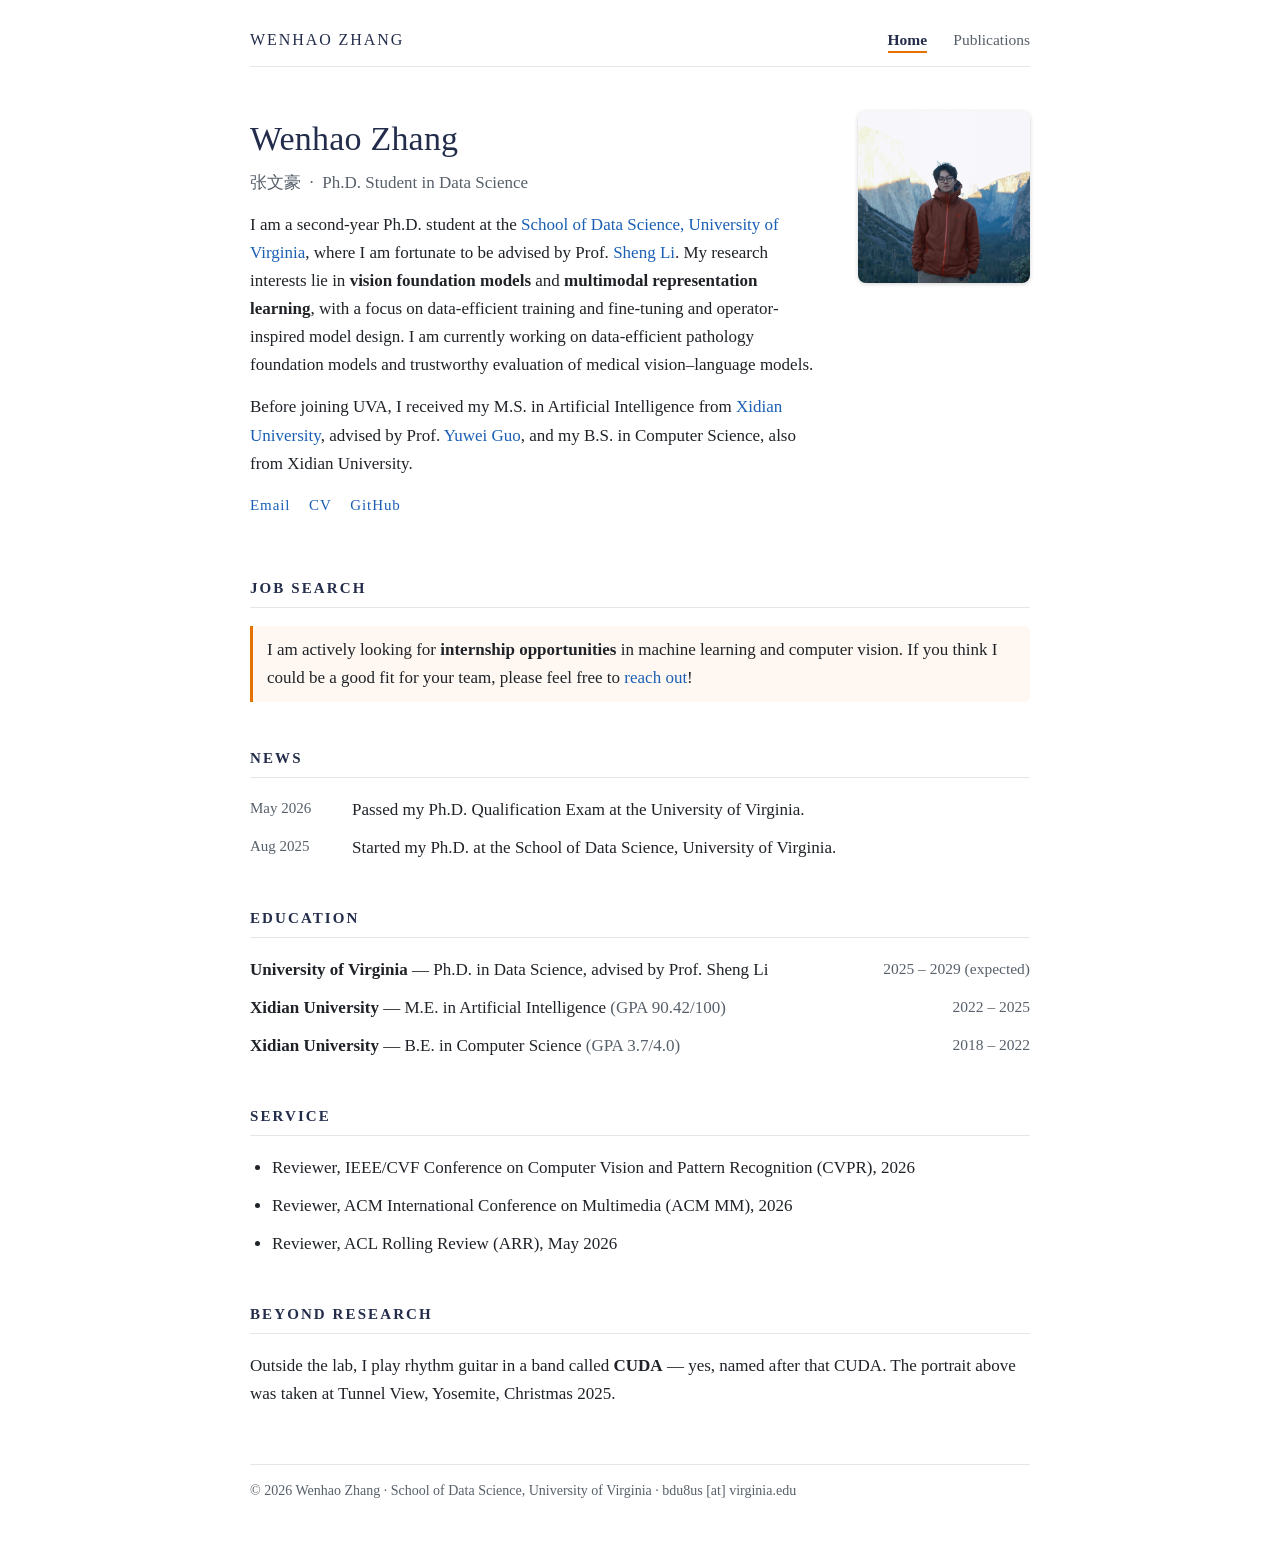
==== index.html @ 4eae4737 "add Google Search Console verification meta tag" ====
<!DOCTYPE html>
<html lang="en">
<head>
<meta charset="utf-8">
<meta name="viewport" content="width=device-width, initial-scale=1">
<meta name="google-site-verification" content="1brV6HwrmN9BevU4eETy-W0nE6JmUSKmc7xc49f5wd8" />
<title>Wenhao Zhang — Ph.D. Student, University of Virginia</title>
<meta name="description" content="Wenhao Zhang is a Ph.D. student at the School of Data Science, University of Virginia, advised by Prof. Sheng Li.">
<meta property="og:title" content="Wenhao Zhang">
<meta property="og:description" content="Ph.D. student, School of Data Science, University of Virginia.">
<meta property="og:type" content="website">
<link rel="stylesheet" href="style.css">
<script type="application/ld+json">
{"@context":"https://schema.org","@type":"Person","name":"Wenhao Zhang",
 "affiliation":{"@type":"Organization","name":"University of Virginia"},
 "jobTitle":"Ph.D. Student","email":"mailto:bdu8us@virginia.edu"}
</script>
</head>
<body>
<div class="page">

  <nav class="topnav">
    <span class="site-name">Wenhao Zhang</span>
    <span class="links">
      <a href="index.html" class="active">Home</a>
      <a href="publications.html">Publications</a>
    </span>
  </nav>

  <div class="header">
    <div class="intro">
      <h1>Wenhao Zhang</h1>
      <p class="cn-name">张文豪 &nbsp;·&nbsp; Ph.D. Student in Data Science</p>
      <p class="bio">
        I am a second-year Ph.D. student at the
        <a href="https://datascience.virginia.edu/">School of Data Science, University of Virginia</a>,
        where I am fortunate to be advised by Prof. <a href="https://sheng-li.org/">Sheng Li</a>.
        My research interests lie in <b>vision foundation models</b> and <b>multimodal
        representation learning</b>, with a focus on data-efficient training and fine-tuning
        and operator-inspired model design. I am currently working on data-efficient
        pathology foundation models and trustworthy evaluation of medical
        vision&ndash;language models.
      </p>
      <p class="bio">
        Before joining UVA, I received my M.S. in Artificial Intelligence from
        <a href="https://en.xidian.edu.cn/">Xidian University</a>, advised by Prof.
        <a href="https://scholar.google.com/citations?user=DR-GIokAAAAJ&amp;hl=en">Yuwei Guo</a>,
        and my B.S. in Computer Science, also from Xidian University.
      </p>
      <p class="quicklinks">
        <a href="mailto:bdu8us@virginia.edu">Email</a>
        <a href="https://docs.google.com/document/d/1DUn-8KXuLCHGtfLfqx4SH5XFk1u46djVNc0l0sB2Rk8/preview" target="_blank" rel="noopener">CV</a>
        <a href="https://github.com/wenhaozhang0066">GitHub</a>
        <!-- 有 Google Scholar / LinkedIn 后取消注释：
        <a href="#">Google Scholar</a>
        <a href="#">LinkedIn</a> -->
      </p>
    </div>
    <img src="photo.jpg" alt="Portrait of Wenhao Zhang">
  </div>

  <h2 id="jobsearch">Job Search</h2>
  <p style="border-left:3px solid var(--accent); background:#fff8f2; padding:10px 14px; border-radius:0 6px 6px 0; margin:0;">
    I am actively looking for <b>internship opportunities</b> in machine learning and
    computer vision. If you think I could be a good fit for your team, please feel free to
    <a href="mailto:bdu8us@virginia.edu">reach out</a>!
  </p>

  <h2 id="news">News</h2>
  <ul class="news">
    <li><span class="date">May 2026</span><span>Passed my Ph.D. Qualification Exam at the University of Virginia.</span></li>
    <li><span class="date">Aug 2025</span><span>Started my Ph.D. at the School of Data Science, University of Virginia.</span></li>
  </ul>

  <h2 id="education">Education</h2>
  <ul class="edu">
    <li><span><b>University of Virginia</b> — Ph.D. in Data Science, advised by Prof. Sheng Li</span><span class="right">2025 – 2029 (expected)</span></li>
    <li><span><b>Xidian University</b> — M.E. in Artificial Intelligence <span class="muted">(GPA 90.42/100)</span></span><span class="right">2022 – 2025</span></li>
    <li><span><b>Xidian University</b> — B.E. in Computer Science <span class="muted">(GPA 3.7/4.0)</span></span><span class="right">2018 – 2022</span></li>
  </ul>

  <h2 id="service">Service</h2>
  <ul>
    <li>Reviewer, IEEE/CVF Conference on Computer Vision and Pattern Recognition (CVPR), 2026</li>
    <li>Reviewer, ACM International Conference on Multimedia (ACM MM), 2026</li>
    <li>Reviewer, ACL Rolling Review (ARR), May 2026</li>
  </ul>

  <h2 id="misc">Beyond Research</h2>
  <p>Outside the lab, I play rhythm guitar in a band called <b>CUDA</b> — yes, named after
    that CUDA. The portrait above was taken at Tunnel View, Yosemite, Christmas 2025.</p>

  <footer>
    © 2026 Wenhao Zhang · School of Data Science, University of Virginia · bdu8us [at] virginia.edu
  </footer>
</div>
</body>
</html>
---- style.css ----
/* Wenhao Zhang — academic homepage (classic style) */
:root{
  --text:#1f2328; --muted:#57606a; --navy:#232d4b; --link:#1a5fb4;
  --accent:#e57200; --rule:#e3e6ea; --venue:#7a2e2e;
}
*{box-sizing:border-box}
html{scroll-behavior:smooth}
body{
  margin:0; padding:0 20px; background:#fff; color:var(--text);
  font:17px/1.65 Georgia, "Times New Roman", "Songti SC", serif;
}
.page{max-width:780px; margin:0 auto; padding:26px 0 40px}
a{color:var(--link); text-decoration:none}
a:hover{color:var(--accent); text-decoration:underline}

/* top nav */
.topnav{
  display:flex; justify-content:space-between; align-items:baseline;
  border-bottom:1px solid var(--rule); padding-bottom:12px; margin-bottom:44px;
}
.topnav .site-name{
  font-size:16px; letter-spacing:.12em; text-transform:uppercase; color:var(--navy);
}
.topnav .links a{
  margin-left:22px; font-size:15.5px; color:var(--muted);
}
.topnav .links a:hover{color:var(--accent); text-decoration:none}
.topnav .links a.active{
  color:var(--navy); font-weight:bold;
  border-bottom:2px solid var(--accent); padding-bottom:3px;
}

/* header */
.header{display:flex; gap:36px; align-items:flex-start}
.header .intro{flex:1; min-width:0}
h1{font-size:34px; margin:0 0 2px; font-weight:normal; color:var(--navy); letter-spacing:.2px}
.cn-name{color:var(--muted); font-size:17px; margin:0 0 14px}
.header img{
  width:172px; height:172px; object-fit:cover; border-radius:8px; flex:none;
  box-shadow:0 1px 4px rgba(0,0,0,.18);
}
.bio{margin:0 0 14px}
.quicklinks{font-size:15px; letter-spacing:.06em}
.quicklinks a{margin-right:14px; white-space:nowrap}

/* sections */
h2{
  font-size:15px; text-transform:uppercase; letter-spacing:.14em; font-weight:bold;
  color:var(--navy); border-bottom:1px solid var(--rule);
  padding-bottom:6px; margin:44px 0 18px;
}
.page-title{
  font-size:26px; font-weight:normal; color:var(--navy); margin:0 0 6px;
}
.page-subtitle{color:var(--muted); margin:0 0 8px; font-size:16px}
ul{padding-left:22px; margin:0}
li{margin-bottom:10px}
.muted{color:var(--muted)}
.venue{color:var(--venue); font-style:italic}
b.me{color:var(--navy)}

/* news */
.news{list-style:none; padding:0}
.news li{display:flex; gap:16px}
.news .date{flex:none; width:86px; color:var(--muted); font-size:15px}

/* research entries */
.work{display:flex; gap:20px; margin-bottom:24px; align-items:flex-start}
.work img{
  width:168px; height:104px; object-fit:cover; border-radius:6px; flex:none;
  border:1px solid var(--rule);
}
.work .body{flex:1; min-width:0}
.work h3{margin:0 0 4px; font-size:17.5px; font-weight:bold; color:var(--text)}
.work p{margin:0; font-size:16px}
.work .meta{font-size:14.5px; color:var(--muted); margin-top:4px}

/* publications */
.pubs li{margin-bottom:14px}

/* education */
.edu{list-style:none; padding:0}
.edu li{display:flex; justify-content:space-between; gap:16px; margin-bottom:10px}
.edu .right{color:var(--muted); white-space:nowrap; font-size:15.5px}

footer{
  margin-top:56px; padding-top:14px; border-top:1px solid var(--rule);
  font-size:14px; color:var(--muted);
}

@media (max-width:640px){
  .page{padding-top:18px}
  .topnav{margin-bottom:30px}
  .header{flex-direction:column-reverse; gap:20px}
  .header img{width:150px; height:150px}
  .work{flex-direction:column}
  .work img{width:100%; height:auto; max-height:180px}
  .edu li{flex-direction:column; gap:0}
}
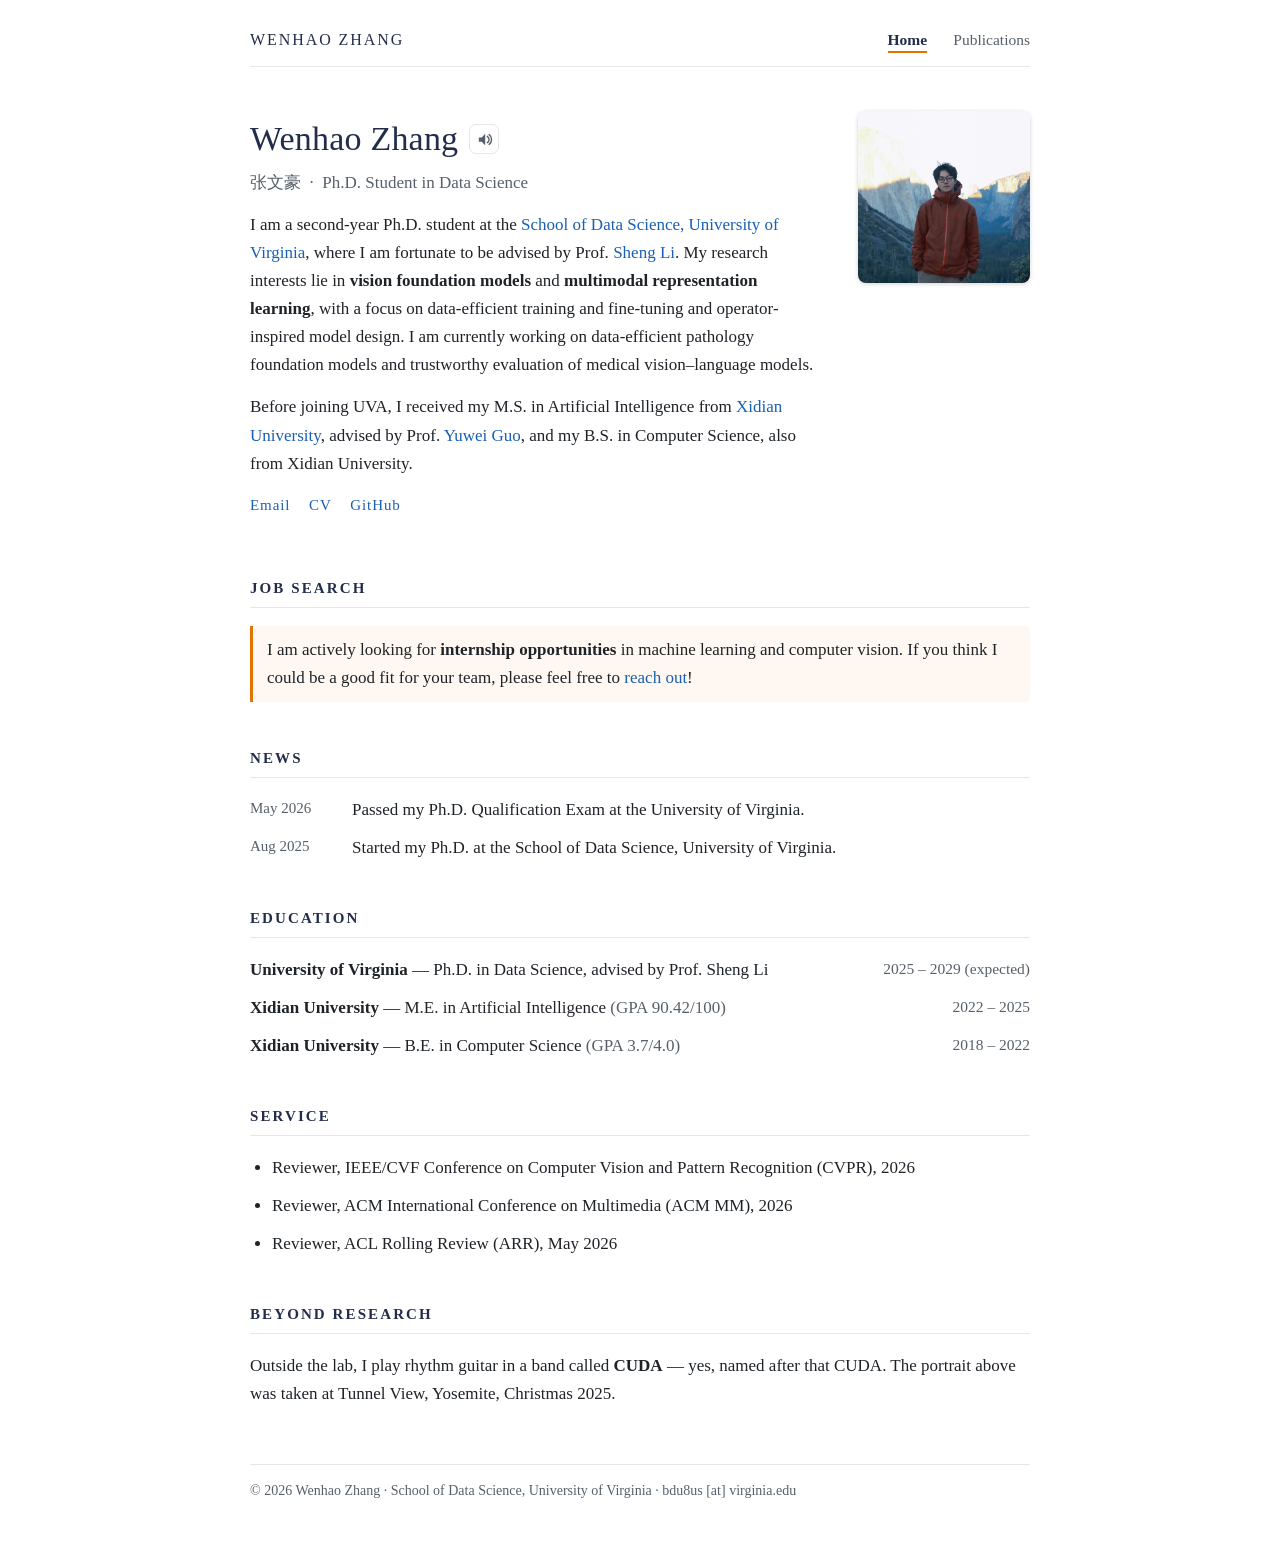
==== commit ae2116b4: "add name pronunciation speaker button" ====
--- a/index.html
+++ b/index.html
@@ -29,7 +29,13 @@
 
   <div class="header">
     <div class="intro">
-      <h1>Wenhao Zhang</h1>
+      <h1>Wenhao Zhang<button type="button" id="say-name" class="say-name" aria-label="Hear how to pronounce my name" title="Hear my name">
+        <svg viewBox="0 0 24 24" fill="currentColor" aria-hidden="true">
+          <path d="M4 9v6h4l5 5V4L8 9H4z"/>
+          <path d="M16 7.5c1.5 1 2.5 2.6 2.5 4.5s-1 3.5-2.5 4.5" fill="none" stroke="currentColor" stroke-width="2" stroke-linecap="round"/>
+          <path d="M18.5 5c2.2 1.5 3.5 3.9 3.5 7s-1.3 5.5-3.5 7" fill="none" stroke="currentColor" stroke-width="2" stroke-linecap="round"/>
+        </svg>
+      </button></h1>
       <p class="cn-name">张文豪 &nbsp;·&nbsp; Ph.D. Student in Data Science</p>
       <p class="bio">
         I am a second-year Ph.D. student at the
@@ -94,5 +100,43 @@
     © 2026 Wenhao Zhang · School of Data Science, University of Virginia · bdu8us [at] virginia.edu
   </footer>
 </div>
+
+<script>
+(function () {
+  var btn = document.getElementById('say-name');
+  if (!btn) return;
+  if (!('speechSynthesis' in window)) { btn.style.display = 'none'; return; }
+
+  function getVoices() { return window.speechSynthesis.getVoices() || []; }
+  // some browsers load the voice list asynchronously
+  window.speechSynthesis.onvoiceschanged = getVoices;
+
+  function buildUtterance() {
+    var voices = getVoices();
+    var zh = voices.filter(function (v) {
+      return /^zh([-_](cn|hans|sg))?$/i.test(v.lang) || /Chinese|Mandarin|中文|普通话/i.test(v.name);
+    })[0];
+    var u;
+    if (zh) {                                   // most accurate: Mandarin
+      u = new SpeechSynthesisUtterance('张文豪');
+      u.voice = zh;
+      u.lang = zh.lang;
+    } else {                                    // fallback for browsers without a Chinese voice
+      u = new SpeechSynthesisUtterance('Wenhao Zhang');
+      u.lang = 'en-US';
+    }
+    u.rate = 0.9;
+    return u;
+  }
+
+  btn.addEventListener('click', function () {
+    window.speechSynthesis.cancel();
+    var u = buildUtterance();
+    btn.classList.add('is-speaking');
+    u.onend = u.onerror = function () { btn.classList.remove('is-speaking'); };
+    window.speechSynthesis.speak(u);
+  });
+})();
+</script>
 </body>
 </html>
--- a/style.css
+++ b/style.css
@@ -34,6 +34,21 @@
 .header{display:flex; gap:36px; align-items:flex-start}
 .header .intro{flex:1; min-width:0}
 h1{font-size:34px; margin:0 0 2px; font-weight:normal; color:var(--navy); letter-spacing:.2px}
+
+/* name pronunciation button */
+.say-name{
+  display:inline-flex; align-items:center; justify-content:center;
+  vertical-align:middle; margin-left:11px; transform:translateY(-3px);
+  width:30px; height:30px; padding:0;
+  border:1px solid var(--rule); border-radius:7px;
+  background:#fff; color:var(--muted); cursor:pointer;
+  transition:color .15s ease, border-color .15s ease, background .15s ease;
+}
+.say-name:hover{color:var(--accent); border-color:var(--accent)}
+.say-name:focus-visible{outline:2px solid var(--accent); outline-offset:2px}
+.say-name svg{width:17px; height:17px; display:block}
+.say-name.is-speaking{color:#fff; background:var(--accent); border-color:var(--accent)}
+
 .cn-name{color:var(--muted); font-size:17px; margin:0 0 14px}
 .header img{
   width:172px; height:172px; object-fit:cover; border-radius:8px; flex:none;
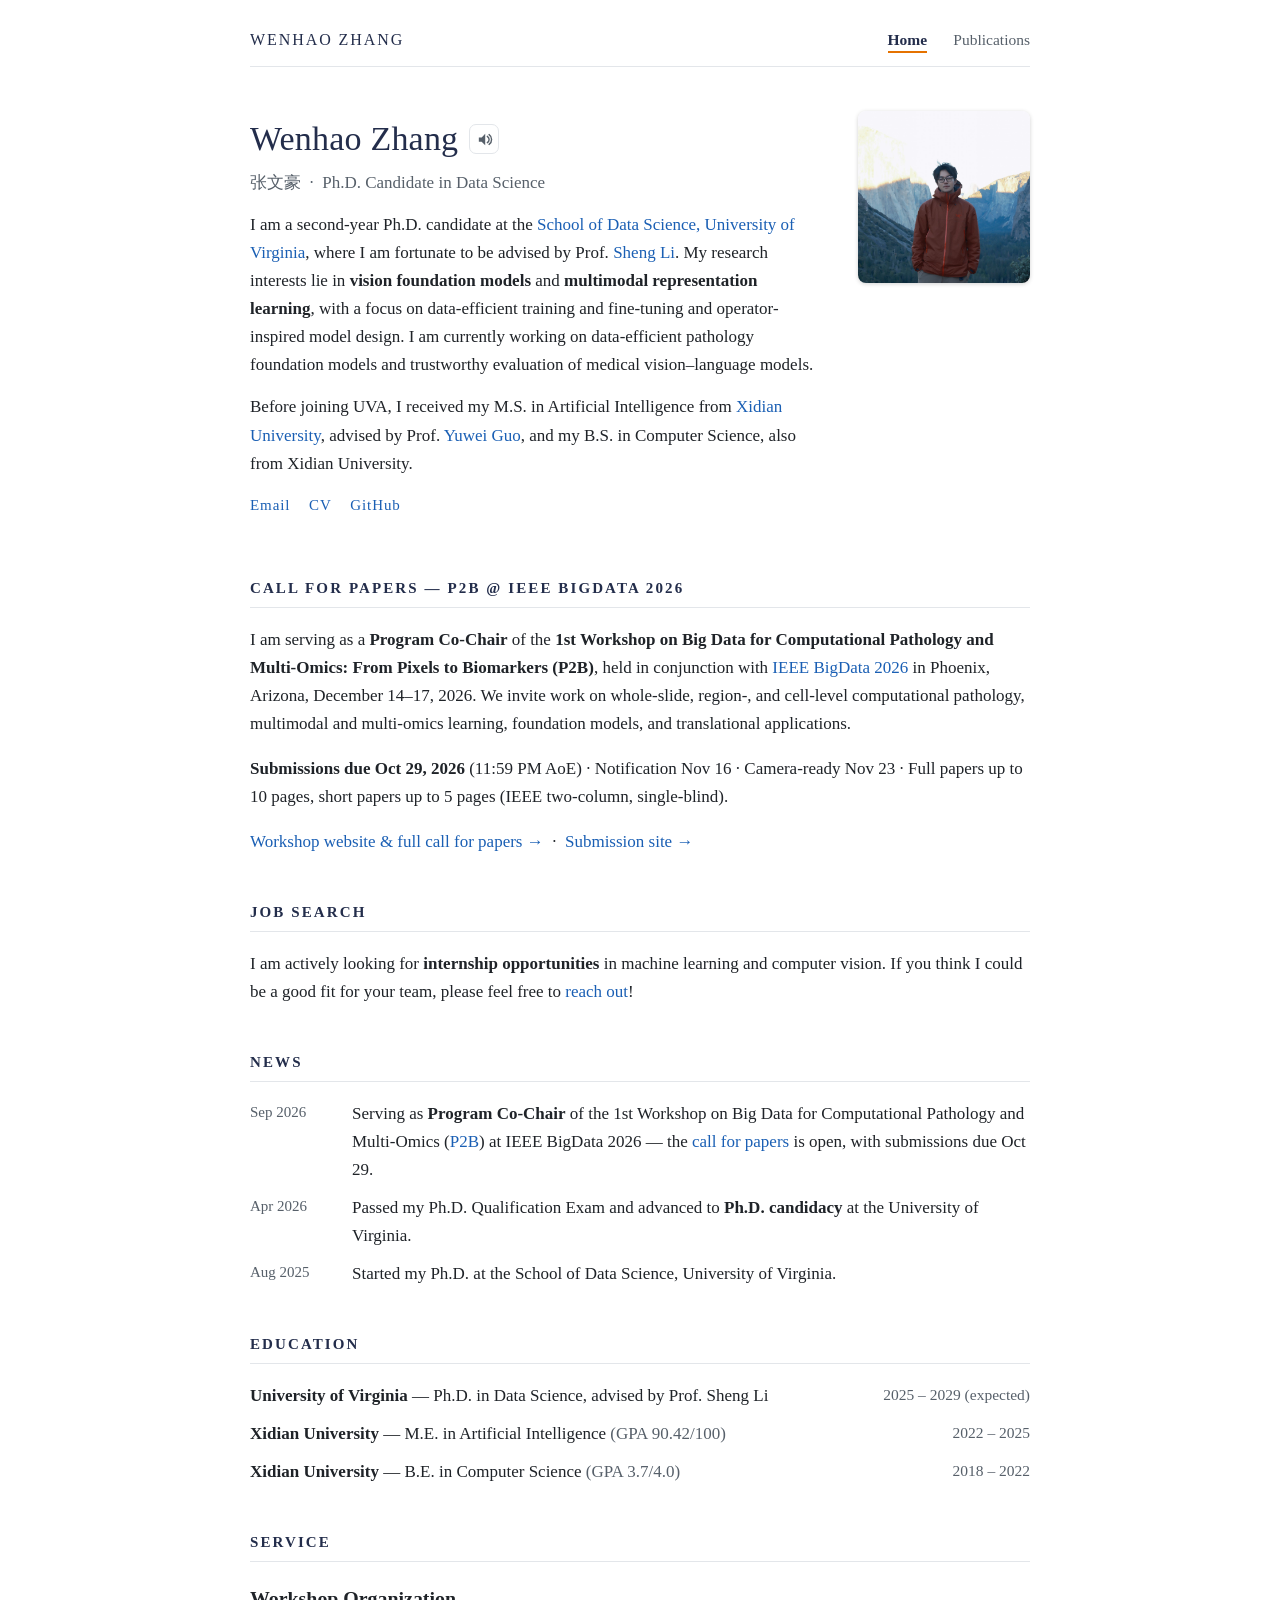
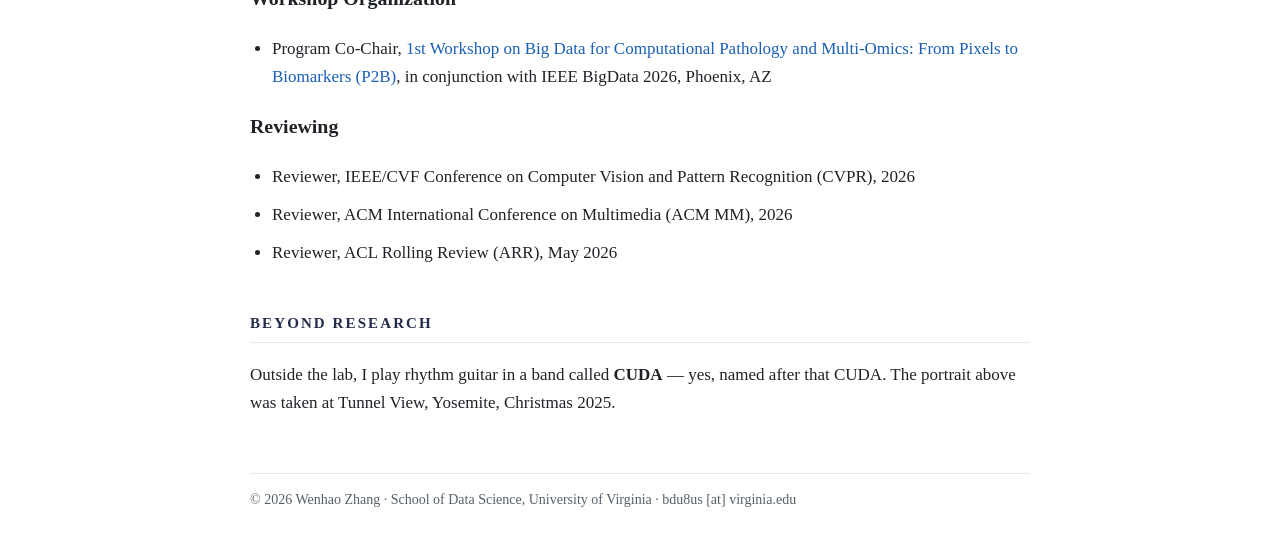
==== commit bc023c98: "Update site: Ph.D. candidacy and P2B 2026 workshop call for papers - Ph.D. Student -> Ph.D. Candidat" ====
--- a/index.html
+++ b/index.html
@@ -4,16 +4,16 @@
 <meta charset="utf-8">
 <meta name="viewport" content="width=device-width, initial-scale=1">
 <meta name="google-site-verification" content="1brV6HwrmN9BevU4eETy-W0nE6JmUSKmc7xc49f5wd8" />
-<title>Wenhao Zhang — Ph.D. Student, University of Virginia</title>
-<meta name="description" content="Wenhao Zhang is a Ph.D. student at the School of Data Science, University of Virginia, advised by Prof. Sheng Li.">
+<title>Wenhao Zhang — Ph.D. Candidate, University of Virginia</title>
+<meta name="description" content="Wenhao Zhang is a Ph.D. candidate at the School of Data Science, University of Virginia, advised by Prof. Sheng Li, working on data-efficient and trustworthy pathology vision-language models. Program Co-Chair of the P2B workshop at IEEE BigData 2026.">
 <meta property="og:title" content="Wenhao Zhang">
-<meta property="og:description" content="Ph.D. student, School of Data Science, University of Virginia.">
+<meta property="og:description" content="Ph.D. candidate, School of Data Science, University of Virginia.">
 <meta property="og:type" content="website">
 <link rel="stylesheet" href="style.css">
 <script type="application/ld+json">
 {"@context":"https://schema.org","@type":"Person","name":"Wenhao Zhang",
  "affiliation":{"@type":"Organization","name":"University of Virginia"},
- "jobTitle":"Ph.D. Student","email":"mailto:bdu8us@virginia.edu"}
+ "jobTitle":"Ph.D. Candidate","email":"mailto:bdu8us@virginia.edu"}
 </script>
 </head>
 <body>
@@ -36,9 +36,9 @@
           <path d="M18.5 5c2.2 1.5 3.5 3.9 3.5 7s-1.3 5.5-3.5 7" fill="none" stroke="currentColor" stroke-width="2" stroke-linecap="round"/>
         </svg>
       </button></h1>
-      <p class="cn-name">张文豪 &nbsp;·&nbsp; Ph.D. Student in Data Science</p>
+      <p class="cn-name">张文豪 &nbsp;·&nbsp; Ph.D. Candidate in Data Science</p>
       <p class="bio">
-        I am a second-year Ph.D. student at the
+        I am a second-year Ph.D. candidate at the
         <a href="https://datascience.virginia.edu/">School of Data Science, University of Virginia</a>,
         where I am fortunate to be advised by Prof. <a href="https://sheng-li.org/">Sheng Li</a>.
         My research interests lie in <b>vision foundation models</b> and <b>multimodal
@@ -55,7 +55,10 @@
       </p>
       <p class="quicklinks">
         <a href="mailto:bdu8us@virginia.edu">Email</a>
-        <a href="https://docs.google.com/document/d/1DUn-8KXuLCHGtfLfqx4SH5XFk1u46djVNc0l0sB2Rk8/preview" target="_blank" rel="noopener">CV</a>
+        <a href="https://docs.google.com/document/d/15ijhj3_FWwGUACXmQLH4e3i4zFzsQfXTjlFvq8wYgqg/preview" target="_blank" rel="noopener">CV</a>
+       <!-- Pathology-focused CV, kept for pathology and medical applications:
+       <a href="https://docs.google.com/document/d/1DUn-8KXuLCHGtfLfqx4SH5XFk1u46djVNc0l0sB2Rk8/preview" target="_blank" rel="noopener">CV (Pathology)</a>
+       -->
         <a href="https://github.com/wenhaozhang0066">GitHub</a>
         <!-- 有 Google Scholar / LinkedIn 后取消注释：
         <a href="#">Google Scholar</a>
@@ -65,16 +68,39 @@
     <img src="photo.jpg" alt="Portrait of Wenhao Zhang">
   </div>
 
+  <h2 id="workshop">Call for Papers &mdash; P2B @ IEEE BigData 2026</h2>
+  <div class="callout">
+    <p>
+      I am serving as a <b>Program Co-Chair</b> of the <b>1st Workshop on Big Data for
+      Computational Pathology and Multi-Omics: From Pixels to Biomarkers (P2B)</b>, held in
+      conjunction with <a href="https://bigdataieee.org/BigData2026/" target="_blank" rel="noopener">IEEE BigData 2026</a>
+      in Phoenix, Arizona, December 14&ndash;17, 2026. We invite work on whole-slide, region-,
+      and cell-level computational pathology, multimodal and multi-omics learning, foundation
+      models, and translational applications.
+    </p>
+    <p class="dates">
+      <b>Submissions due Oct 29, 2026</b> (11:59 PM AoE) &middot; Notification Nov 16 &middot;
+      Camera-ready Nov 23 &middot; Full papers up to 10 pages, short papers up to 5 pages
+      (IEEE two-column, single-blind).
+    </p>
+    <p class="dates">
+      <a href="https://pixels2biomarkers.github.io/p2b2026/#call-for-papers" target="_blank" rel="noopener">Workshop website &amp; full call for papers &rarr;</a>
+      &nbsp;&middot;&nbsp;
+      <a href="https://wi-lab.com/cyberchair/2026/bigdata26/" target="_blank" rel="noopener">Submission site &rarr;</a>
+    </p>
+  </div>
+
   <h2 id="jobsearch">Job Search</h2>
-  <p style="border-left:3px solid var(--accent); background:#fff8f2; padding:10px 14px; border-radius:0 6px 6px 0; margin:0;">
-    I am actively looking for <b>internship opportunities</b> in machine learning and
+  <div class="callout">
+    <p>I am actively looking for <b>internship opportunities</b> in machine learning and
     computer vision. If you think I could be a good fit for your team, please feel free to
-    <a href="mailto:bdu8us@virginia.edu">reach out</a>!
-  </p>
+    <a href="mailto:bdu8us@virginia.edu">reach out</a>!</p>
+  </div>
 
   <h2 id="news">News</h2>
   <ul class="news">
-    <li><span class="date">May 2026</span><span>Passed my Ph.D. Qualification Exam at the University of Virginia.</span></li>
+    <li><span class="date">Sep 2026</span><span>Serving as <b>Program Co-Chair</b> of the 1st Workshop on Big Data for Computational Pathology and Multi-Omics (<a href="https://pixels2biomarkers.github.io/p2b2026/" target="_blank" rel="noopener">P2B</a>) at IEEE BigData 2026 &mdash; the <a href="https://pixels2biomarkers.github.io/p2b2026/#call-for-papers" target="_blank" rel="noopener">call for papers</a> is open, with submissions due Oct 29.</span></li>
+    <li><span class="date">Apr 2026</span><span>Passed my Ph.D. Qualification Exam and advanced to <b>Ph.D. candidacy</b> at the University of Virginia.</span></li>
     <li><span class="date">Aug 2025</span><span>Started my Ph.D. at the School of Data Science, University of Virginia.</span></li>
   </ul>
 
@@ -86,6 +112,11 @@
   </ul>
 
   <h2 id="service">Service</h2>
+  <h3 class="sub">Workshop Organization</h3>
+  <ul>
+    <li>Program Co-Chair, <a href="https://pixels2biomarkers.github.io/p2b2026/" target="_blank" rel="noopener">1st Workshop on Big Data for Computational Pathology and Multi-Omics: From Pixels to Biomarkers (P2B)</a>, in conjunction with IEEE BigData 2026, Phoenix, AZ</li>
+  </ul>
+  <h3 class="sub">Reviewing</h3>
   <ul>
     <li>Reviewer, IEEE/CVF Conference on Computer Vision and Pattern Recognition (CVPR), 2026</li>
     <li>Reviewer, ACM International Conference on Multimedia (ACM MM), 2026</li>
@@ -105,36 +136,44 @@
 (function () {
   var btn = document.getElementById('say-name');
   if (!btn) return;
-  if (!('speechSynthesis' in window)) { btn.style.display = 'none'; return; }
 
-  function getVoices() { return window.speechSynthesis.getVoices() || []; }
-  // some browsers load the voice list asynchronously
-  window.speechSynthesis.onvoiceschanged = getVoices;
+  // primary: my own recording
+  var audio = new Audio('name.mp3');
+  audio.preload = 'auto';
 
-  function buildUtterance() {
-    var voices = getVoices();
+  function setSpeaking(on) { btn.classList.toggle('is-speaking', on); }
+
+  // warm up the synthesized-voice list (used only if the recording can't play)
+  if ('speechSynthesis' in window) {
+    window.speechSynthesis.onvoiceschanged = function () {};
+    window.speechSynthesis.getVoices();
+  }
+
+  function speakFallback() {
+    if (!('speechSynthesis' in window)) { setSpeaking(false); return; }
+    var voices = window.speechSynthesis.getVoices() || [];
     var zh = voices.filter(function (v) {
       return /^zh([-_](cn|hans|sg))?$/i.test(v.lang) || /Chinese|Mandarin|中文|普通话/i.test(v.name);
     })[0];
     var u;
-    if (zh) {                                   // most accurate: Mandarin
-      u = new SpeechSynthesisUtterance('张文豪');
-      u.voice = zh;
-      u.lang = zh.lang;
-    } else {                                    // fallback for browsers without a Chinese voice
-      u = new SpeechSynthesisUtterance('Wenhao Zhang');
-      u.lang = 'en-US';
-    }
+    if (zh) { u = new SpeechSynthesisUtterance('张文豪'); u.voice = zh; u.lang = zh.lang; }
+    else { u = new SpeechSynthesisUtterance('Wenhao Zhang'); u.lang = 'en-US'; }
     u.rate = 0.9;
-    return u;
+    u.onend = u.onerror = function () { setSpeaking(false); };
+    window.speechSynthesis.speak(u);
   }
 
+  audio.addEventListener('ended', function () { setSpeaking(false); });
+
   btn.addEventListener('click', function () {
-    window.speechSynthesis.cancel();
-    var u = buildUtterance();
-    btn.classList.add('is-speaking');
-    u.onend = u.onerror = function () { btn.classList.remove('is-speaking'); };
-    window.speechSynthesis.speak(u);
+    if ('speechSynthesis' in window) window.speechSynthesis.cancel();
+    setSpeaking(true);
+    audio.pause();
+    audio.currentTime = 0;
+    var p = audio.play();
+    if (p && typeof p.catch === 'function') {
+      p.catch(function () { speakFallback(); });  // recording unavailable -> synthesized voice
+    }
   });
 })();
 </script>
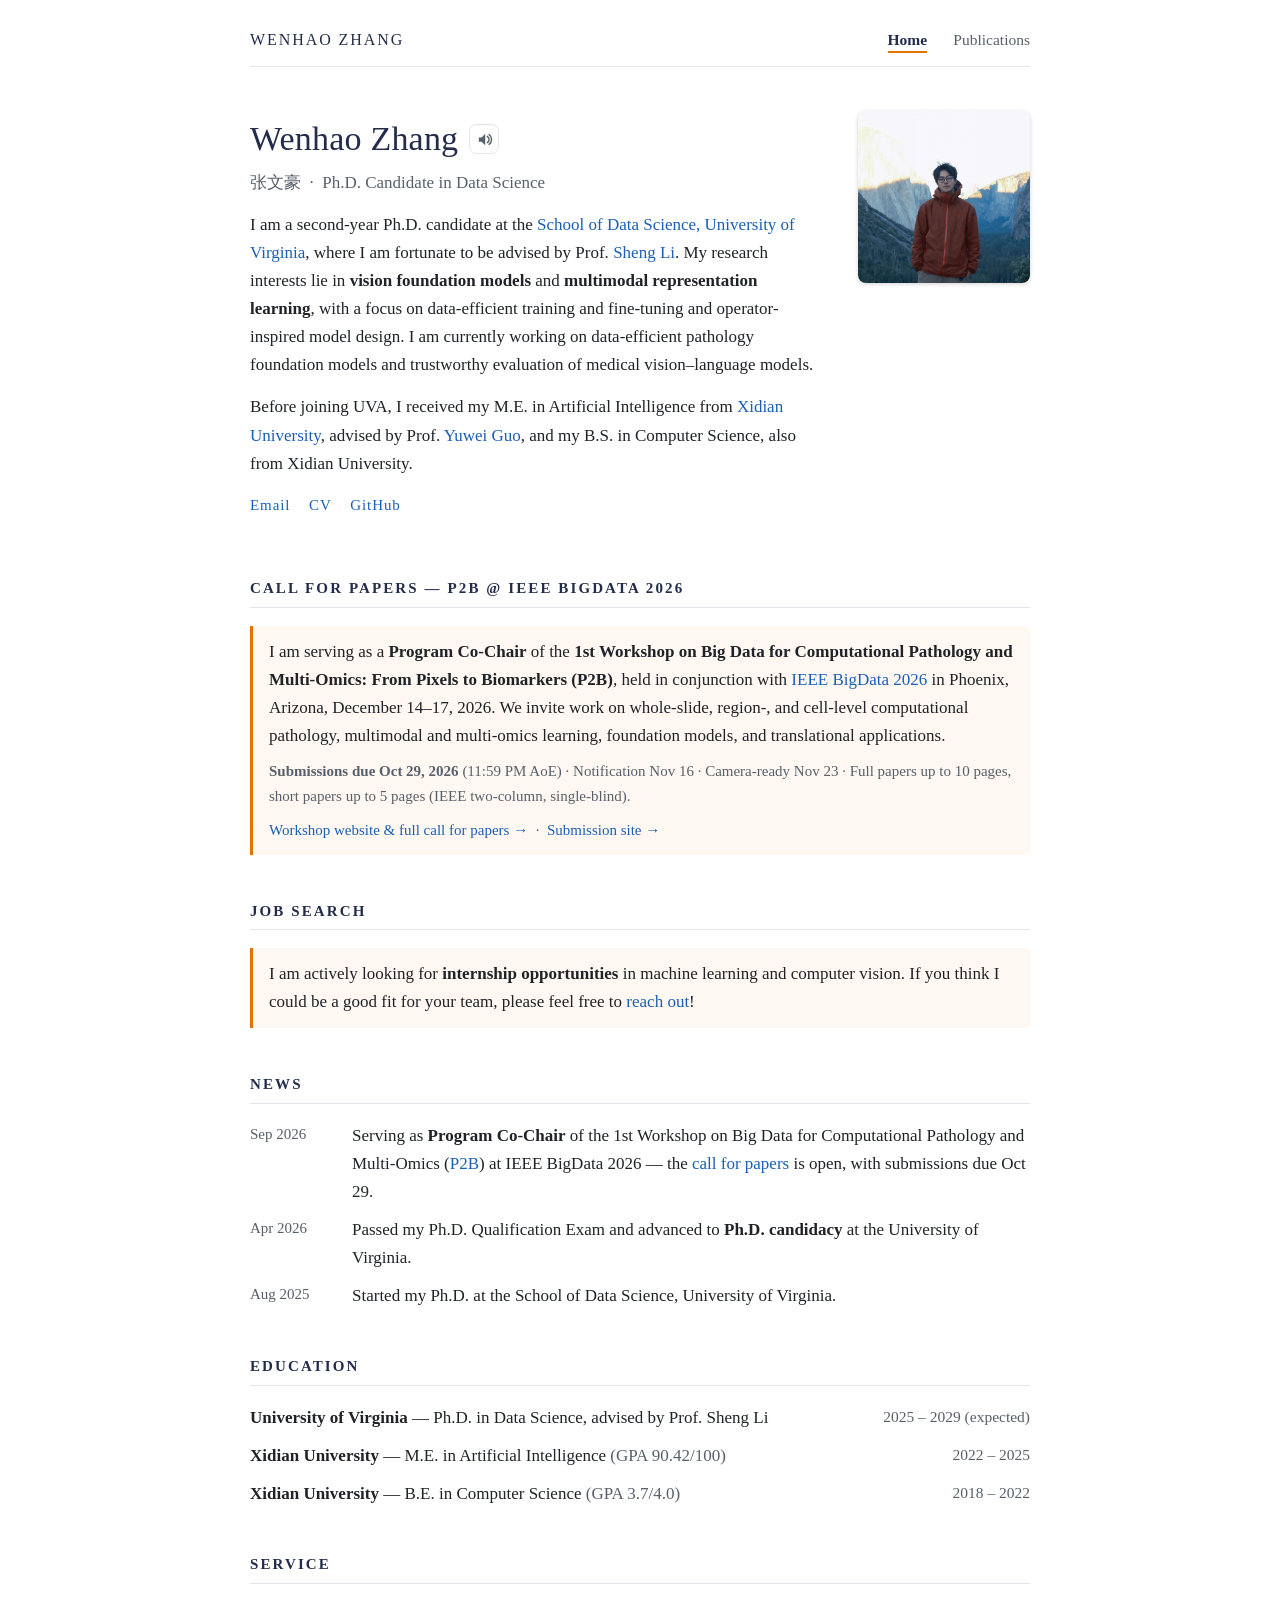
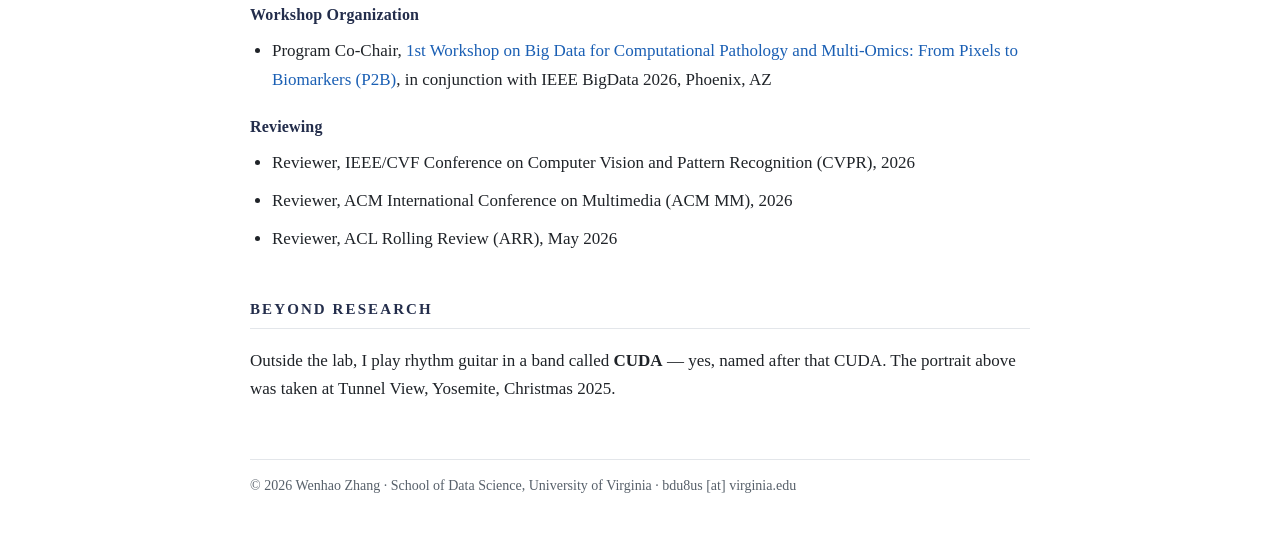
==== commit f0f4fc1f: "Host CV as PDF; fix WACV year and degree abbreviation Point the CV link at Wenhao_Zhang_CV.pdf (Sep " ====
--- a/index.html
+++ b/index.html
@@ -48,14 +48,17 @@
         vision&ndash;language models.
       </p>
       <p class="bio">
-        Before joining UVA, I received my M.S. in Artificial Intelligence from
+        Before joining UVA, I received my M.E. in Artificial Intelligence from
         <a href="https://en.xidian.edu.cn/">Xidian University</a>, advised by Prof.
         <a href="https://scholar.google.com/citations?user=DR-GIokAAAAJ&amp;hl=en">Yuwei Guo</a>,
         and my B.S. in Computer Science, also from Xidian University.
       </p>
       <p class="quicklinks">
         <a href="mailto:bdu8us@virginia.edu">Email</a>
-        <a href="https://docs.google.com/document/d/15ijhj3_FWwGUACXmQLH4e3i4zFzsQfXTjlFvq8wYgqg/preview" target="_blank" rel="noopener">CV</a>
+        <a href="Wenhao_Zhang_CV.pdf" target="_blank" rel="noopener">CV</a>
+       <!-- Previous Google Doc version of the CV, kept in case it is needed again:
+       <a href="https://docs.google.com/document/d/15ijhj3_FWwGUACXmQLH4e3i4zFzsQfXTjlFvq8wYgqg/preview" target="_blank" rel="noopener">CV</a>
+       -->
        <!-- Pathology-focused CV, kept for pathology and medical applications:
        <a href="https://docs.google.com/document/d/1DUn-8KXuLCHGtfLfqx4SH5XFk1u46djVNc0l0sB2Rk8/preview" target="_blank" rel="noopener">CV (Pathology)</a>
        -->
--- a/style.css
+++ b/style.css
@@ -74,6 +74,22 @@
 .venue{color:var(--venue); font-style:italic}
 b.me{color:var(--navy)}
 
+/* highlighted callout boxes (job search, call for papers) */
+.callout{
+  border-left:3px solid var(--accent); background:#fff8f2;
+  padding:12px 16px; border-radius:0 6px 6px 0; margin:0;
+}
+.callout p{margin:0 0 9px}
+.callout p:last-child{margin-bottom:0}
+.callout .dates{font-size:15px; color:var(--muted)}
+
+/* sub-headings inside a section */
+h3.sub{
+  font-size:16px; font-weight:bold; color:var(--navy);
+  margin:20px 0 9px; letter-spacing:.01em;
+}
+h2 + h3.sub{margin-top:0}
+
 /* news */
 .news{list-style:none; padding:0}
 .news li{display:flex; gap:16px}
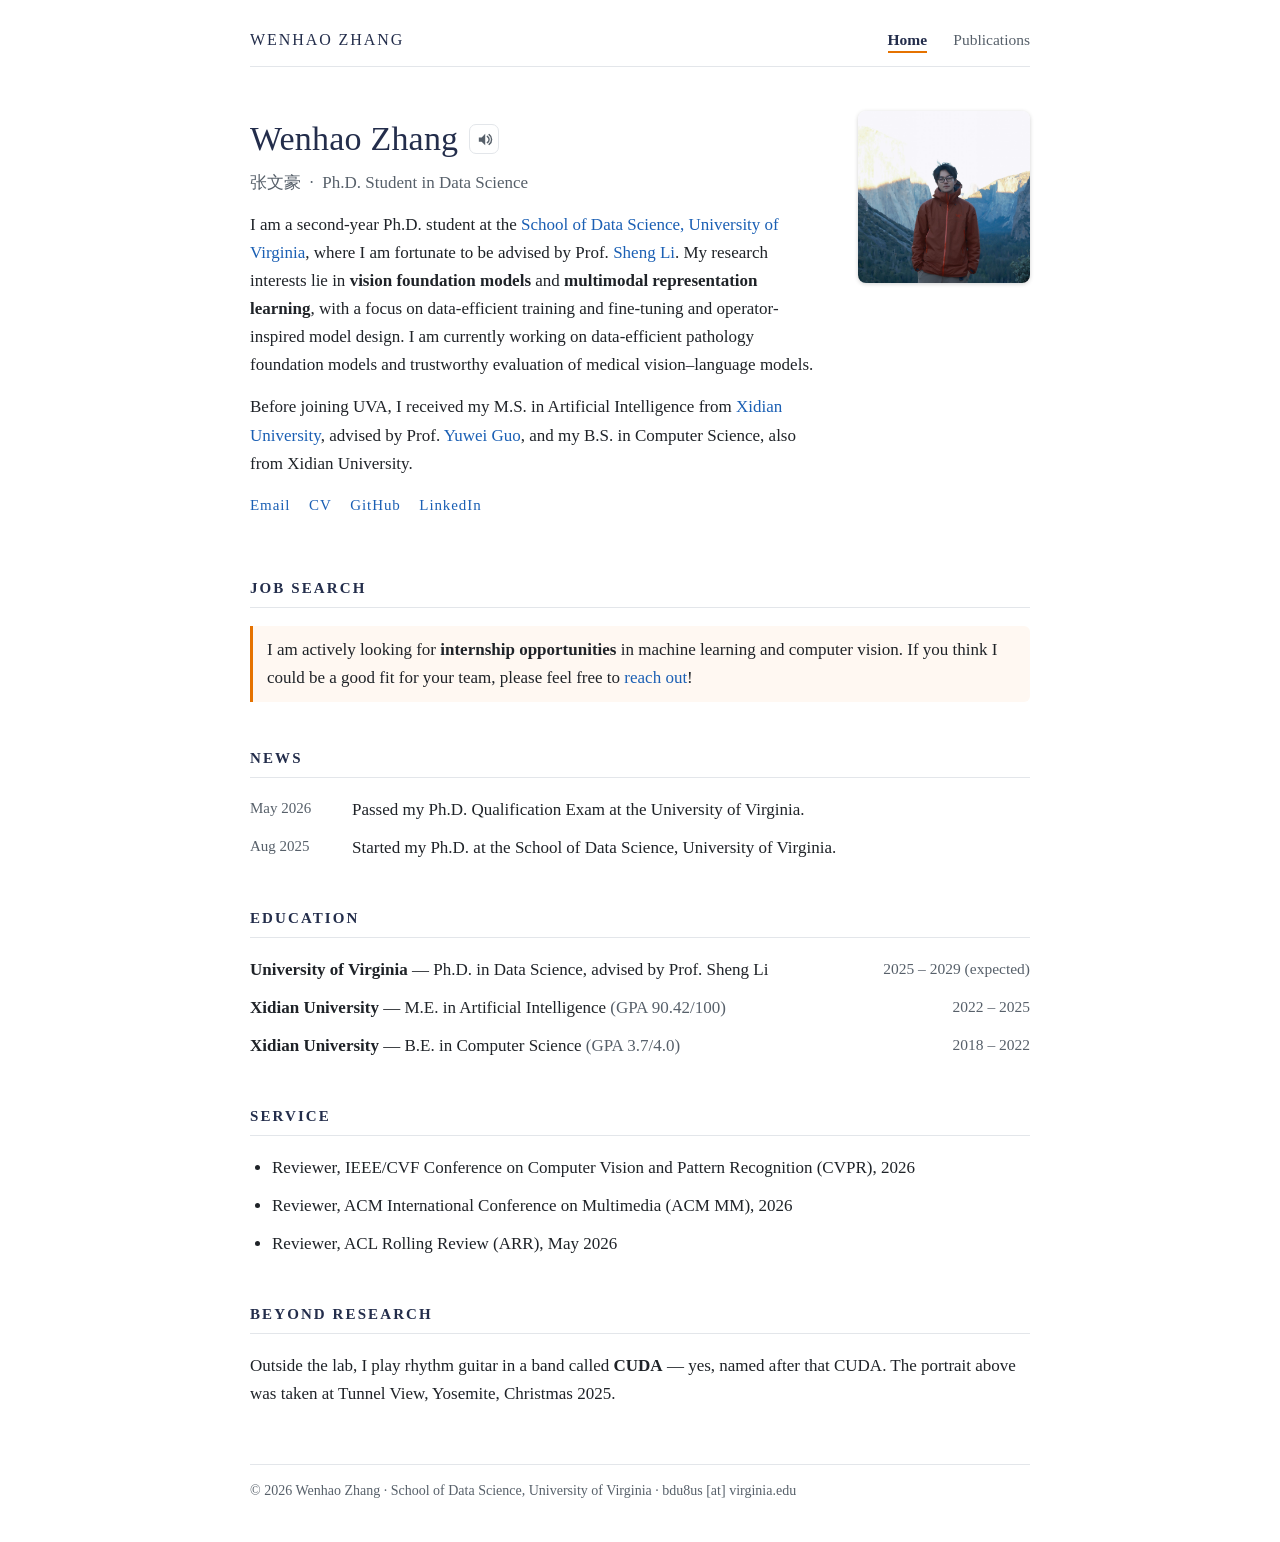
==== commit dbf894f0: "add LinkedIn link" ====
--- a/index.html
+++ b/index.html
@@ -4,16 +4,16 @@
 <meta charset="utf-8">
 <meta name="viewport" content="width=device-width, initial-scale=1">
 <meta name="google-site-verification" content="1brV6HwrmN9BevU4eETy-W0nE6JmUSKmc7xc49f5wd8" />
-<title>Wenhao Zhang — Ph.D. Candidate, University of Virginia</title>
-<meta name="description" content="Wenhao Zhang is a Ph.D. candidate at the School of Data Science, University of Virginia, advised by Prof. Sheng Li, working on data-efficient and trustworthy pathology vision-language models. Program Co-Chair of the P2B workshop at IEEE BigData 2026.">
+<title>Wenhao Zhang — Ph.D. Student, University of Virginia</title>
+<meta name="description" content="Wenhao Zhang is a Ph.D. student at the School of Data Science, University of Virginia, advised by Prof. Sheng Li.">
 <meta property="og:title" content="Wenhao Zhang">
-<meta property="og:description" content="Ph.D. candidate, School of Data Science, University of Virginia.">
+<meta property="og:description" content="Ph.D. student, School of Data Science, University of Virginia.">
 <meta property="og:type" content="website">
 <link rel="stylesheet" href="style.css">
 <script type="application/ld+json">
 {"@context":"https://schema.org","@type":"Person","name":"Wenhao Zhang",
  "affiliation":{"@type":"Organization","name":"University of Virginia"},
- "jobTitle":"Ph.D. Candidate","email":"mailto:bdu8us@virginia.edu"}
+ "jobTitle":"Ph.D. Student","email":"mailto:bdu8us@virginia.edu"}
 </script>
 </head>
 <body>
@@ -36,9 +36,9 @@
           <path d="M18.5 5c2.2 1.5 3.5 3.9 3.5 7s-1.3 5.5-3.5 7" fill="none" stroke="currentColor" stroke-width="2" stroke-linecap="round"/>
         </svg>
       </button></h1>
-      <p class="cn-name">张文豪 &nbsp;·&nbsp; Ph.D. Candidate in Data Science</p>
+      <p class="cn-name">张文豪 &nbsp;·&nbsp; Ph.D. Student in Data Science</p>
       <p class="bio">
-        I am a second-year Ph.D. candidate at the
+        I am a second-year Ph.D. student at the
         <a href="https://datascience.virginia.edu/">School of Data Science, University of Virginia</a>,
         where I am fortunate to be advised by Prof. <a href="https://sheng-li.org/">Sheng Li</a>.
         My research interests lie in <b>vision foundation models</b> and <b>multimodal
@@ -48,62 +48,36 @@
         vision&ndash;language models.
       </p>
       <p class="bio">
-        Before joining UVA, I received my M.E. in Artificial Intelligence from
+        Before joining UVA, I received my M.S. in Artificial Intelligence from
         <a href="https://en.xidian.edu.cn/">Xidian University</a>, advised by Prof.
         <a href="https://scholar.google.com/citations?user=DR-GIokAAAAJ&amp;hl=en">Yuwei Guo</a>,
         and my B.S. in Computer Science, also from Xidian University.
       </p>
       <p class="quicklinks">
         <a href="mailto:bdu8us@virginia.edu">Email</a>
-        <a href="Wenhao_Zhang_CV.pdf" target="_blank" rel="noopener">CV</a>
-       <!-- Previous Google Doc version of the CV, kept in case it is needed again:
-       <a href="https://docs.google.com/document/d/15ijhj3_FWwGUACXmQLH4e3i4zFzsQfXTjlFvq8wYgqg/preview" target="_blank" rel="noopener">CV</a>
-       -->
+        <a href="https://docs.google.com/document/d/15ijhj3_FWwGUACXmQLH4e3i4zFzsQfXTjlFvq8wYgqg/preview" target="_blank" rel="noopener">CV</a>
        <!-- Pathology-focused CV, kept for pathology and medical applications:
        <a href="https://docs.google.com/document/d/1DUn-8KXuLCHGtfLfqx4SH5XFk1u46djVNc0l0sB2Rk8/preview" target="_blank" rel="noopener">CV (Pathology)</a>
        -->
         <a href="https://github.com/wenhaozhang0066">GitHub</a>
-        <!-- 有 Google Scholar / LinkedIn 后取消注释：
-        <a href="#">Google Scholar</a>
-        <a href="#">LinkedIn</a> -->
+        <a href="https://www.linkedin.com/in/wenhaozhang0066/" target="_blank" rel="noopener">LinkedIn</a>
+        <!-- 有 Google Scholar 后取消注释：
+        <a href="#">Google Scholar</a> -->
       </p>
     </div>
     <img src="photo.jpg" alt="Portrait of Wenhao Zhang">
   </div>
 
-  <h2 id="workshop">Call for Papers &mdash; P2B @ IEEE BigData 2026</h2>
-  <div class="callout">
-    <p>
-      I am serving as a <b>Program Co-Chair</b> of the <b>1st Workshop on Big Data for
-      Computational Pathology and Multi-Omics: From Pixels to Biomarkers (P2B)</b>, held in
-      conjunction with <a href="https://bigdataieee.org/BigData2026/" target="_blank" rel="noopener">IEEE BigData 2026</a>
-      in Phoenix, Arizona, December 14&ndash;17, 2026. We invite work on whole-slide, region-,
-      and cell-level computational pathology, multimodal and multi-omics learning, foundation
-      models, and translational applications.
-    </p>
-    <p class="dates">
-      <b>Submissions due Oct 29, 2026</b> (11:59 PM AoE) &middot; Notification Nov 16 &middot;
-      Camera-ready Nov 23 &middot; Full papers up to 10 pages, short papers up to 5 pages
-      (IEEE two-column, single-blind).
-    </p>
-    <p class="dates">
-      <a href="https://pixels2biomarkers.github.io/p2b2026/#call-for-papers" target="_blank" rel="noopener">Workshop website &amp; full call for papers &rarr;</a>
-      &nbsp;&middot;&nbsp;
-      <a href="https://wi-lab.com/cyberchair/2026/bigdata26/" target="_blank" rel="noopener">Submission site &rarr;</a>
-    </p>
-  </div>
-
   <h2 id="jobsearch">Job Search</h2>
-  <div class="callout">
-    <p>I am actively looking for <b>internship opportunities</b> in machine learning and
+  <p style="border-left:3px solid var(--accent); background:#fff8f2; padding:10px 14px; border-radius:0 6px 6px 0; margin:0;">
+    I am actively looking for <b>internship opportunities</b> in machine learning and
     computer vision. If you think I could be a good fit for your team, please feel free to
-    <a href="mailto:bdu8us@virginia.edu">reach out</a>!</p>
-  </div>
+    <a href="mailto:bdu8us@virginia.edu">reach out</a>!
+  </p>
 
   <h2 id="news">News</h2>
   <ul class="news">
-    <li><span class="date">Sep 2026</span><span>Serving as <b>Program Co-Chair</b> of the 1st Workshop on Big Data for Computational Pathology and Multi-Omics (<a href="https://pixels2biomarkers.github.io/p2b2026/" target="_blank" rel="noopener">P2B</a>) at IEEE BigData 2026 &mdash; the <a href="https://pixels2biomarkers.github.io/p2b2026/#call-for-papers" target="_blank" rel="noopener">call for papers</a> is open, with submissions due Oct 29.</span></li>
-    <li><span class="date">Apr 2026</span><span>Passed my Ph.D. Qualification Exam and advanced to <b>Ph.D. candidacy</b> at the University of Virginia.</span></li>
+    <li><span class="date">May 2026</span><span>Passed my Ph.D. Qualification Exam at the University of Virginia.</span></li>
     <li><span class="date">Aug 2025</span><span>Started my Ph.D. at the School of Data Science, University of Virginia.</span></li>
   </ul>
 
@@ -115,11 +89,6 @@
   </ul>
 
   <h2 id="service">Service</h2>
-  <h3 class="sub">Workshop Organization</h3>
-  <ul>
-    <li>Program Co-Chair, <a href="https://pixels2biomarkers.github.io/p2b2026/" target="_blank" rel="noopener">1st Workshop on Big Data for Computational Pathology and Multi-Omics: From Pixels to Biomarkers (P2B)</a>, in conjunction with IEEE BigData 2026, Phoenix, AZ</li>
-  </ul>
-  <h3 class="sub">Reviewing</h3>
   <ul>
     <li>Reviewer, IEEE/CVF Conference on Computer Vision and Pattern Recognition (CVPR), 2026</li>
     <li>Reviewer, ACM International Conference on Multimedia (ACM MM), 2026</li>
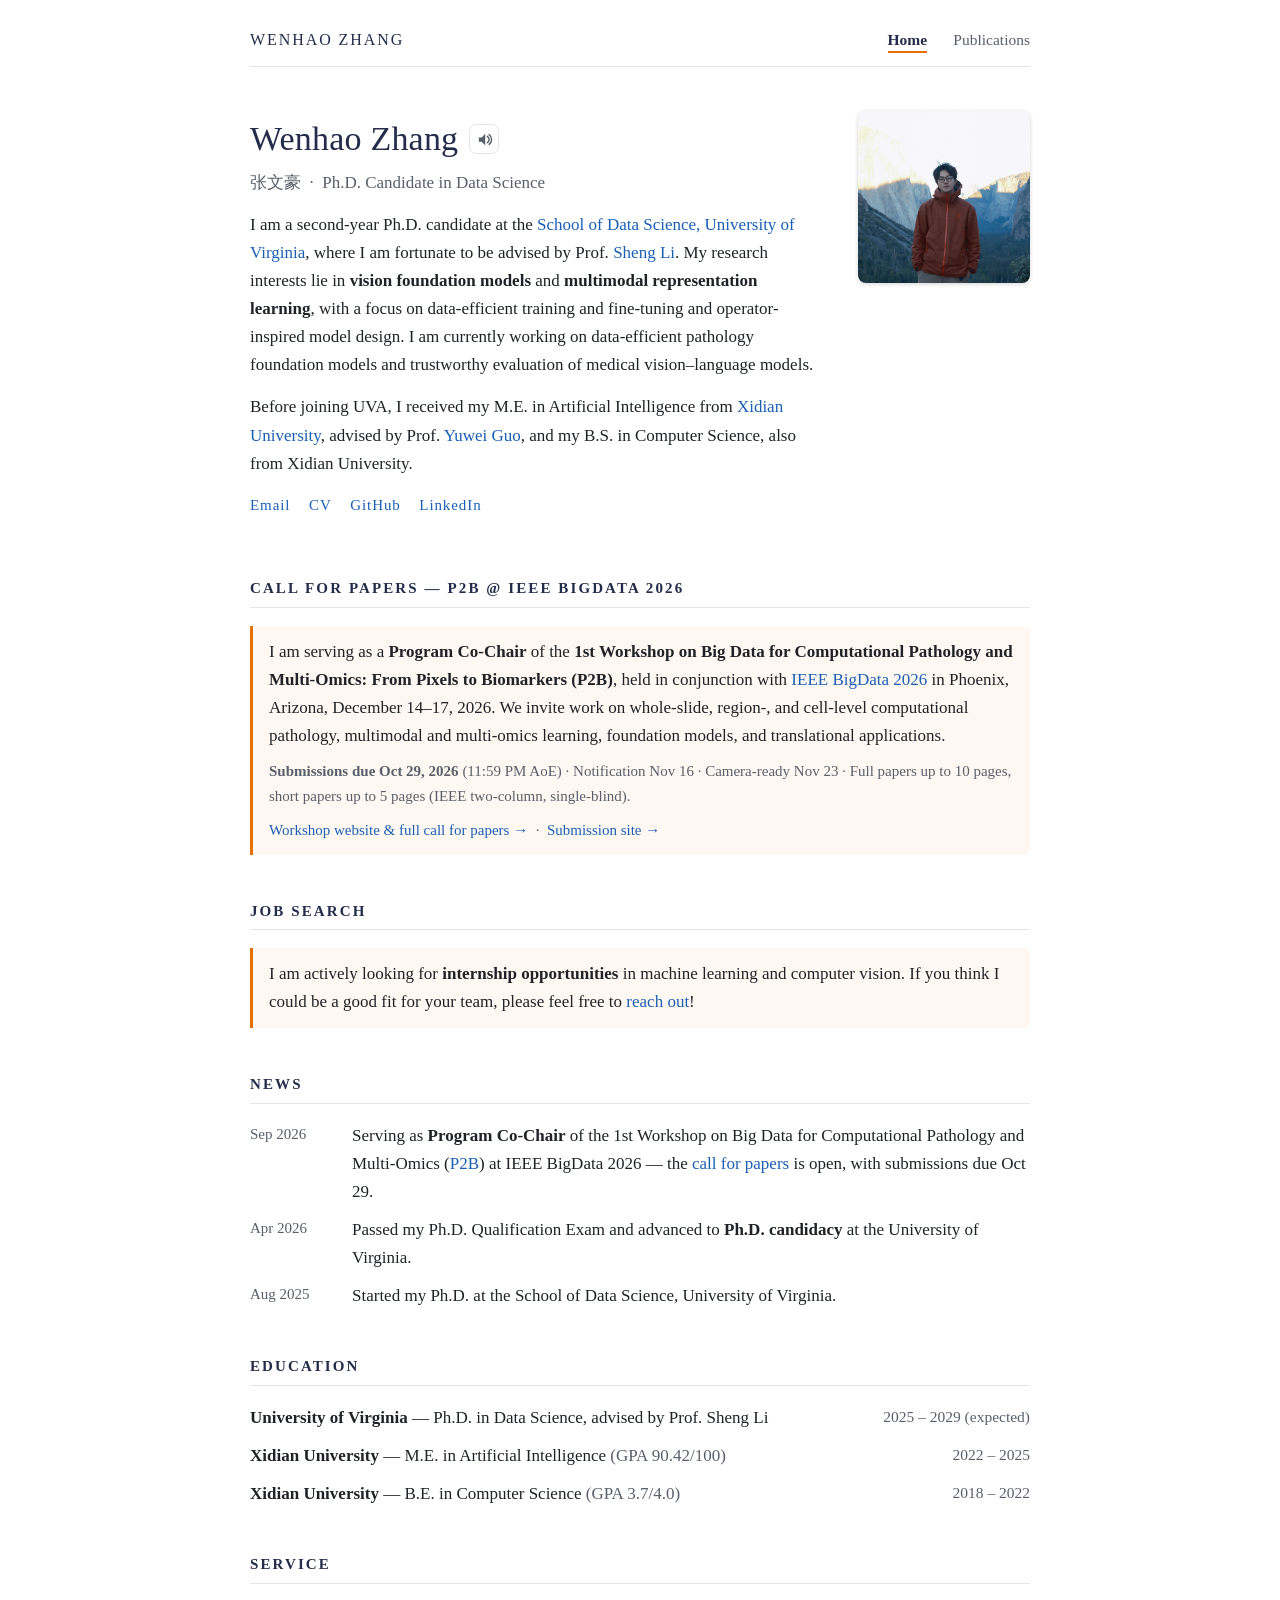
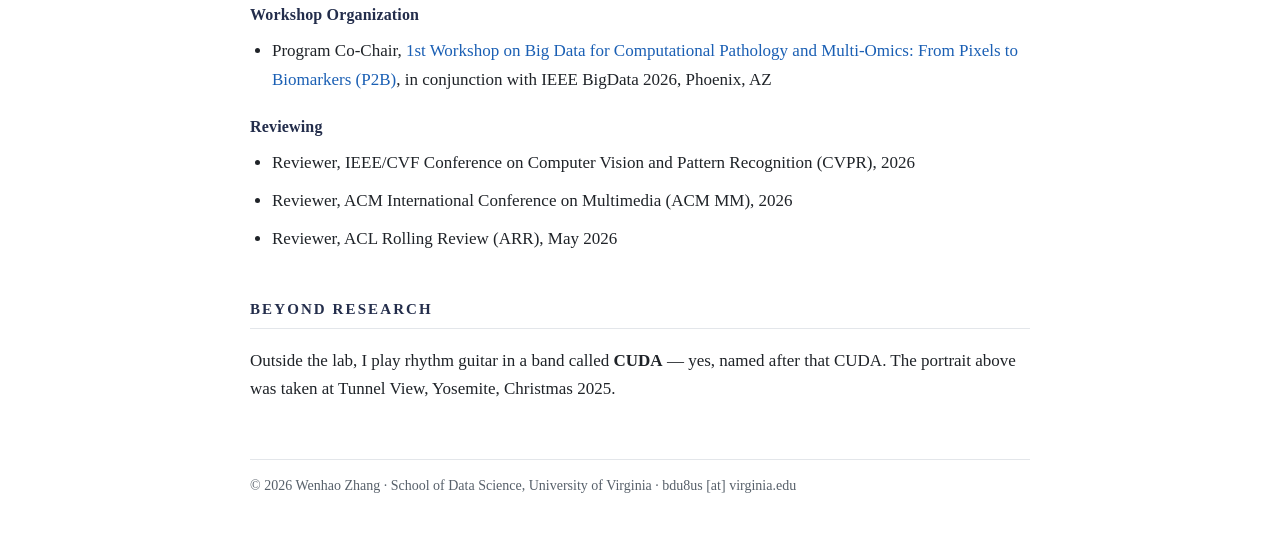
==== commit c5c3a8a5: "restore homepage content lost in previous commit, keep LinkedIn link" ====
--- a/index.html
+++ b/index.html
@@ -4,16 +4,16 @@
 <meta charset="utf-8">
 <meta name="viewport" content="width=device-width, initial-scale=1">
 <meta name="google-site-verification" content="1brV6HwrmN9BevU4eETy-W0nE6JmUSKmc7xc49f5wd8" />
-<title>Wenhao Zhang — Ph.D. Student, University of Virginia</title>
-<meta name="description" content="Wenhao Zhang is a Ph.D. student at the School of Data Science, University of Virginia, advised by Prof. Sheng Li.">
+<title>Wenhao Zhang — Ph.D. Candidate, University of Virginia</title>
+<meta name="description" content="Wenhao Zhang is a Ph.D. candidate at the School of Data Science, University of Virginia, advised by Prof. Sheng Li, working on data-efficient and trustworthy pathology vision-language models. Program Co-Chair of the P2B workshop at IEEE BigData 2026.">
 <meta property="og:title" content="Wenhao Zhang">
-<meta property="og:description" content="Ph.D. student, School of Data Science, University of Virginia.">
+<meta property="og:description" content="Ph.D. candidate, School of Data Science, University of Virginia.">
 <meta property="og:type" content="website">
 <link rel="stylesheet" href="style.css">
 <script type="application/ld+json">
 {"@context":"https://schema.org","@type":"Person","name":"Wenhao Zhang",
  "affiliation":{"@type":"Organization","name":"University of Virginia"},
- "jobTitle":"Ph.D. Student","email":"mailto:bdu8us@virginia.edu"}
+ "jobTitle":"Ph.D. Candidate","email":"mailto:bdu8us@virginia.edu"}
 </script>
 </head>
 <body>
@@ -36,9 +36,9 @@
           <path d="M18.5 5c2.2 1.5 3.5 3.9 3.5 7s-1.3 5.5-3.5 7" fill="none" stroke="currentColor" stroke-width="2" stroke-linecap="round"/>
         </svg>
       </button></h1>
-      <p class="cn-name">张文豪 &nbsp;·&nbsp; Ph.D. Student in Data Science</p>
+      <p class="cn-name">张文豪 &nbsp;·&nbsp; Ph.D. Candidate in Data Science</p>
       <p class="bio">
-        I am a second-year Ph.D. student at the
+        I am a second-year Ph.D. candidate at the
         <a href="https://datascience.virginia.edu/">School of Data Science, University of Virginia</a>,
         where I am fortunate to be advised by Prof. <a href="https://sheng-li.org/">Sheng Li</a>.
         My research interests lie in <b>vision foundation models</b> and <b>multimodal
@@ -48,14 +48,17 @@
         vision&ndash;language models.
       </p>
       <p class="bio">
-        Before joining UVA, I received my M.S. in Artificial Intelligence from
+        Before joining UVA, I received my M.E. in Artificial Intelligence from
         <a href="https://en.xidian.edu.cn/">Xidian University</a>, advised by Prof.
         <a href="https://scholar.google.com/citations?user=DR-GIokAAAAJ&amp;hl=en">Yuwei Guo</a>,
         and my B.S. in Computer Science, also from Xidian University.
       </p>
       <p class="quicklinks">
         <a href="mailto:bdu8us@virginia.edu">Email</a>
-        <a href="https://docs.google.com/document/d/15ijhj3_FWwGUACXmQLH4e3i4zFzsQfXTjlFvq8wYgqg/preview" target="_blank" rel="noopener">CV</a>
+        <a href="Wenhao_Zhang_CV.pdf" target="_blank" rel="noopener">CV</a>
+       <!-- Previous Google Doc version of the CV, kept in case it is needed again:
+       <a href="https://docs.google.com/document/d/15ijhj3_FWwGUACXmQLH4e3i4zFzsQfXTjlFvq8wYgqg/preview" target="_blank" rel="noopener">CV</a>
+       -->
        <!-- Pathology-focused CV, kept for pathology and medical applications:
        <a href="https://docs.google.com/document/d/1DUn-8KXuLCHGtfLfqx4SH5XFk1u46djVNc0l0sB2Rk8/preview" target="_blank" rel="noopener">CV (Pathology)</a>
        -->
@@ -68,16 +71,39 @@
     <img src="photo.jpg" alt="Portrait of Wenhao Zhang">
   </div>
 
+  <h2 id="workshop">Call for Papers &mdash; P2B @ IEEE BigData 2026</h2>
+  <div class="callout">
+    <p>
+      I am serving as a <b>Program Co-Chair</b> of the <b>1st Workshop on Big Data for
+      Computational Pathology and Multi-Omics: From Pixels to Biomarkers (P2B)</b>, held in
+      conjunction with <a href="https://bigdataieee.org/BigData2026/" target="_blank" rel="noopener">IEEE BigData 2026</a>
+      in Phoenix, Arizona, December 14&ndash;17, 2026. We invite work on whole-slide, region-,
+      and cell-level computational pathology, multimodal and multi-omics learning, foundation
+      models, and translational applications.
+    </p>
+    <p class="dates">
+      <b>Submissions due Oct 29, 2026</b> (11:59 PM AoE) &middot; Notification Nov 16 &middot;
+      Camera-ready Nov 23 &middot; Full papers up to 10 pages, short papers up to 5 pages
+      (IEEE two-column, single-blind).
+    </p>
+    <p class="dates">
+      <a href="https://pixels2biomarkers.github.io/p2b2026/#call-for-papers" target="_blank" rel="noopener">Workshop website &amp; full call for papers &rarr;</a>
+      &nbsp;&middot;&nbsp;
+      <a href="https://wi-lab.com/cyberchair/2026/bigdata26/" target="_blank" rel="noopener">Submission site &rarr;</a>
+    </p>
+  </div>
+
   <h2 id="jobsearch">Job Search</h2>
-  <p style="border-left:3px solid var(--accent); background:#fff8f2; padding:10px 14px; border-radius:0 6px 6px 0; margin:0;">
-    I am actively looking for <b>internship opportunities</b> in machine learning and
+  <div class="callout">
+    <p>I am actively looking for <b>internship opportunities</b> in machine learning and
     computer vision. If you think I could be a good fit for your team, please feel free to
-    <a href="mailto:bdu8us@virginia.edu">reach out</a>!
-  </p>
+    <a href="mailto:bdu8us@virginia.edu">reach out</a>!</p>
+  </div>
 
   <h2 id="news">News</h2>
   <ul class="news">
-    <li><span class="date">May 2026</span><span>Passed my Ph.D. Qualification Exam at the University of Virginia.</span></li>
+    <li><span class="date">Sep 2026</span><span>Serving as <b>Program Co-Chair</b> of the 1st Workshop on Big Data for Computational Pathology and Multi-Omics (<a href="https://pixels2biomarkers.github.io/p2b2026/" target="_blank" rel="noopener">P2B</a>) at IEEE BigData 2026 &mdash; the <a href="https://pixels2biomarkers.github.io/p2b2026/#call-for-papers" target="_blank" rel="noopener">call for papers</a> is open, with submissions due Oct 29.</span></li>
+    <li><span class="date">Apr 2026</span><span>Passed my Ph.D. Qualification Exam and advanced to <b>Ph.D. candidacy</b> at the University of Virginia.</span></li>
     <li><span class="date">Aug 2025</span><span>Started my Ph.D. at the School of Data Science, University of Virginia.</span></li>
   </ul>
 
@@ -89,6 +115,11 @@
   </ul>
 
   <h2 id="service">Service</h2>
+  <h3 class="sub">Workshop Organization</h3>
+  <ul>
+    <li>Program Co-Chair, <a href="https://pixels2biomarkers.github.io/p2b2026/" target="_blank" rel="noopener">1st Workshop on Big Data for Computational Pathology and Multi-Omics: From Pixels to Biomarkers (P2B)</a>, in conjunction with IEEE BigData 2026, Phoenix, AZ</li>
+  </ul>
+  <h3 class="sub">Reviewing</h3>
   <ul>
     <li>Reviewer, IEEE/CVF Conference on Computer Vision and Pattern Recognition (CVPR), 2026</li>
     <li>Reviewer, ACM International Conference on Multimedia (ACM MM), 2026</li>
